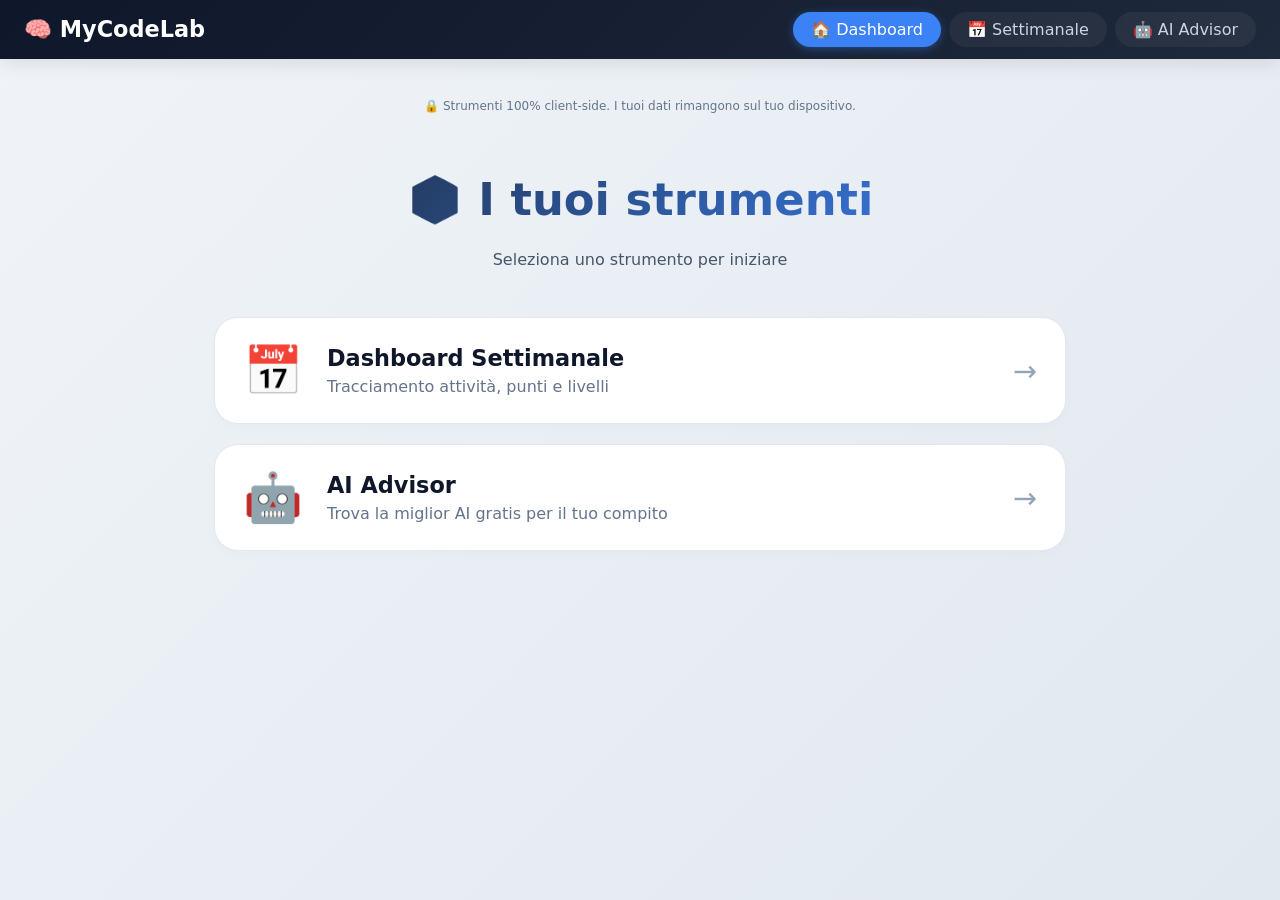
==== index.html @ aacbb89a "Sposto il launcher nella root per GitHub Pages" ====
<!DOCTYPE html>
<html lang="it">
<head>
    <link rel="stylesheet" href="navbar.css">
    <meta charset="UTF-8">
    <meta name="viewport" content="width=device-width, initial-scale=1.0">
    <title>MyCodeLab - Launcher</title>
    <link rel="stylesheet" href="../shared.css">
    <style>
        * { margin: 0; padding: 0; box-sizing: border-box; }
        body {
            font-family: 'Inter', system-ui, sans-serif;
            background: linear-gradient(135deg, #f0f4f8 0%, #e2e8f0 100%);
            min-height: 100vh;
        }
        .main-container {
            max-width: 900px;
            margin: 60px auto;
            padding: 0 24px;
        }
        .hero {
            text-align: center;
            margin-bottom: 48px;
        }
        .hero h1 {
            font-size: 2.8rem;
            background: linear-gradient(135deg, #1e293b 0%, #3b82f6 100%);
            -webkit-background-clip: text;
            background-clip: text;
            color: transparent;
        }
        .hero p {
            color: #475569;
            margin-top: 12px;
        }
        .tools-grid {
            display: flex;
            flex-direction: column;
            gap: 20px;
        }
        .tool-card {
            background: white;
            border-radius: 24px;
            padding: 24px 28px;
            text-decoration: none;
            display: flex;
            align-items: center;
            gap: 24px;
            transition: all 0.2s;
            border: 1px solid #e2e8f0;
            box-shadow: 0 4px 12px rgba(0,0,0,0.02);
        }
        .tool-card:hover {
            transform: translateY(-3px);
            box-shadow: 0 20px 30px -12px rgba(0,0,0,0.1);
            border-color: #3b82f6;
        }
        .tool-icon { font-size: 3rem; }
        .tool-info { flex: 1; }
        .tool-name { font-size: 1.4rem; font-weight: 600; color: #0f172a; }
        .tool-desc { color: #64748b; margin-top: 6px; }
        .tool-arrow { font-size: 1.8rem; color: #94a3b8; }
    </style>
</head>
<body>

<div class="navbar-universale">
    <div class="navbar-container">
        <div class="navbar-logo">
            🧠 MyCodeLab
        </div>
        <div class="navbar-links">
            <a href="index.html" class="navbar-link active">🏠 Dashboard</a>
            <a href="../weekly-dashboard/index.html" class="navbar-link">📅 Settimanale</a>
            <a href="../ai-advisor/index.html" class="navbar-link">🤖 AI Advisor</a>
        </div>
    </div>
</div>
<div style="font-size: 12px; text-align: center; margin-top: 40px; color: #64748b;">
    🔒 Strumenti 100% client-side. I tuoi dati rimangono sul tuo dispositivo.
</div>

<div class="main-container">
    <div class="hero">
        <h1>📦 I tuoi strumenti</h1>
        <p>Seleziona uno strumento per iniziare</p>
    </div>
    <div class="tools-grid">
        <a href="../weekly-dashboard/index.html" class="tool-card">
            <div class="tool-icon">📅</div>
            <div class="tool-info">
                <div class="tool-name">Dashboard Settimanale</div>
                <div class="tool-desc">Tracciamento attività, punti e livelli</div>
            </div>
            <div class="tool-arrow">→</div>
        </a>
        <a href="../ai-advisor/index.html" class="tool-card">
            <div class="tool-icon">🤖</div>
            <div class="tool-info">
                <div class="tool-name">AI Advisor</div>
                <div class="tool-desc">Trova la miglior AI gratis per il tuo compito</div>
            </div>
            <div class="tool-arrow">→</div>
        </a>
    </div>
</div>

<script>
    // Evidenzia la voce corretta nella navbar
    const path = window.location.pathname;
    if (path.includes("tools/index.html") || path.includes("/tools/")) {
        document.getElementById("nav-weekly")?.classList.add("active");
    } else {
        document.getElementById("nav-home")?.classList.add("active");
    }
</script>

</body>
</html>
---- navbar.css ----
/* navbar.css - Solo per la barra di navigazione, non interferisce con altri stili */
.navbar-universale {
    background: linear-gradient(135deg, #0f172a 0%, #1e293b 100%);
    padding: 0 24px;
    box-shadow: 0 4px 20px rgba(0,0,0,0.1);
    position: sticky;
    top: 0;
    z-index: 1000;
}

.navbar-container {
    max-width: 1400px;
    margin: 0 auto;
    display: flex;
    align-items: center;
    justify-content: space-between;
    flex-wrap: wrap;
    padding: 12px 0;
    gap: 16px;
}

.navbar-logo {
    display: flex;
    align-items: center;
    gap: 10px;
    font-size: 1.3rem;
    font-weight: 700;
    color: white;
}

.navbar-links {
    display: flex;
    gap: 8px;
    flex-wrap: wrap;
}

.navbar-link {
    color: #cbd5e1;
    text-decoration: none;
    padding: 8px 20px;
    border-radius: 40px;
    font-weight: 500;
    transition: all 0.2s ease;
    background: rgba(255,255,255,0.05);
    display: inline-flex;
    align-items: center;
    gap: 8px;
}

.navbar-link:hover {
    background: #3b82f6;
    color: white;
    transform: translateY(-1px);
}

.navbar-link.active {
    background: #3b82f6;
    color: white;
    box-shadow: 0 2px 8px rgba(59,130,246,0.4);
}

@media (max-width: 700px) {
    .navbar-container {
        flex-direction: column;
        text-align: center;
    }
}
---- shared.css ----
/* shared.css - Stile premium unificato per tutti gli strumenti */
:root {
    --primary: #3b82f6;
    --primary-dark: #2563eb;
    --secondary: #8b5cf6;
    --dark: #1e293b;
    --gray: #64748b;
    --light: #f8fafc;
    --success: #10b981;
    --warning: #f59e0b;
    --danger: #ef4444;
}

* {
    margin: 0;
    padding: 0;
    box-sizing: border-box;
}

body {
    font-family: 'Inter', system-ui, -apple-system, 'Segoe UI', Roboto, sans-serif;
    background: linear-gradient(135deg, #f0f4f8 0%, #e2e8f0 100%);
    min-height: 100vh;
    padding: 0;
}

/* Navbar premium */
.navbar-premium {
    background: linear-gradient(135deg, var(--dark) 0%, #0f172a 100%);
    backdrop-filter: blur(10px);
    padding: 0 32px;
    box-shadow: 0 4px 20px rgba(0,0,0,0.1);
    position: sticky;
    top: 0;
    z-index: 1000;
}

.navbar-container {
    max-width: 1400px;
    margin: 0 auto;
    display: flex;
    align-items: center;
    justify-content: space-between;
    flex-wrap: wrap;
    padding: 12px 0;
}

.navbar-logo {
    display: flex;
    align-items: center;
    gap: 8px;
    font-size: 1.4rem;
    font-weight: 700;
    color: white;
}

.navbar-links {
    display: flex;
    gap: 8px;
    flex-wrap: wrap;
}

.navbar-link {
    color: #cbd5e1;
    text-decoration: none;
    padding: 8px 18px;
    border-radius: 40px;
    font-weight: 500;
    transition: all 0.2s ease;
    background: rgba(255,255,255,0.05);
}

.navbar-link:hover {
    background: var(--primary);
    color: white;
    transform: translateY(-1px);
}

.navbar-link.active {
    background: var(--primary);
    color: white;
    box-shadow: 0 2px 8px rgba(59,130,246,0.4);
}

/* Container principale */
.container-premium {
    max-width: 1200px;
    margin: 0 auto;
    padding: 32px 24px;
}

/* Card premium */
.card-premium {
    background: rgba(255,255,255,0.95);
    backdrop-filter: blur(10px);
    border-radius: 24px;
    box-shadow: 0 20px 35px -10px rgba(0,0,0,0.1);
    padding: 28px;
    transition: transform 0.2s, box-shadow 0.2s;
}

.card-premium:hover {
    transform: translateY(-2px);
    box-shadow: 0 25px 40px -12px rgba(0,0,0,0.15);
}

/* Pulsanti premium */
.btn-premium {
    background: linear-gradient(135deg, var(--primary) 0%, var(--secondary) 100%);
    border: none;
    padding: 12px 28px;
    border-radius: 40px;
    color: white;
    font-weight: 600;
    cursor: pointer;
    transition: all 0.2s;
    font-size: 0.95rem;
}

.btn-premium:hover {
    transform: scale(1.02);
    box-shadow: 0 8px 20px rgba(59,130,246,0.4);
}

.btn-outline {
    background: transparent;
    border: 2px solid var(--primary);
    color: var(--primary);
}

.btn-outline:hover {
    background: var(--primary);
    color: white;
}

/* Titoli */
h1 {
    font-size: 2.2rem;
    font-weight: 700;
    background: linear-gradient(135deg, var(--dark) 0%, var(--primary) 100%);
    -webkit-background-clip: text;
    background-clip: text;
    color: transparent;
    margin-bottom: 24px;
}

h2 {
    font-size: 1.5rem;
    font-weight: 600;
    color: var(--dark);
    margin-bottom: 16px;
}

/* Responsive */
@media (max-width: 768px) {
    .navbar-container {
        flex-direction: column;
        gap: 12px;
        padding: 16px;
    }
    .container-premium {
        padding: 20px 16px;
    }
    h1 { font-size: 1.6rem; }
}
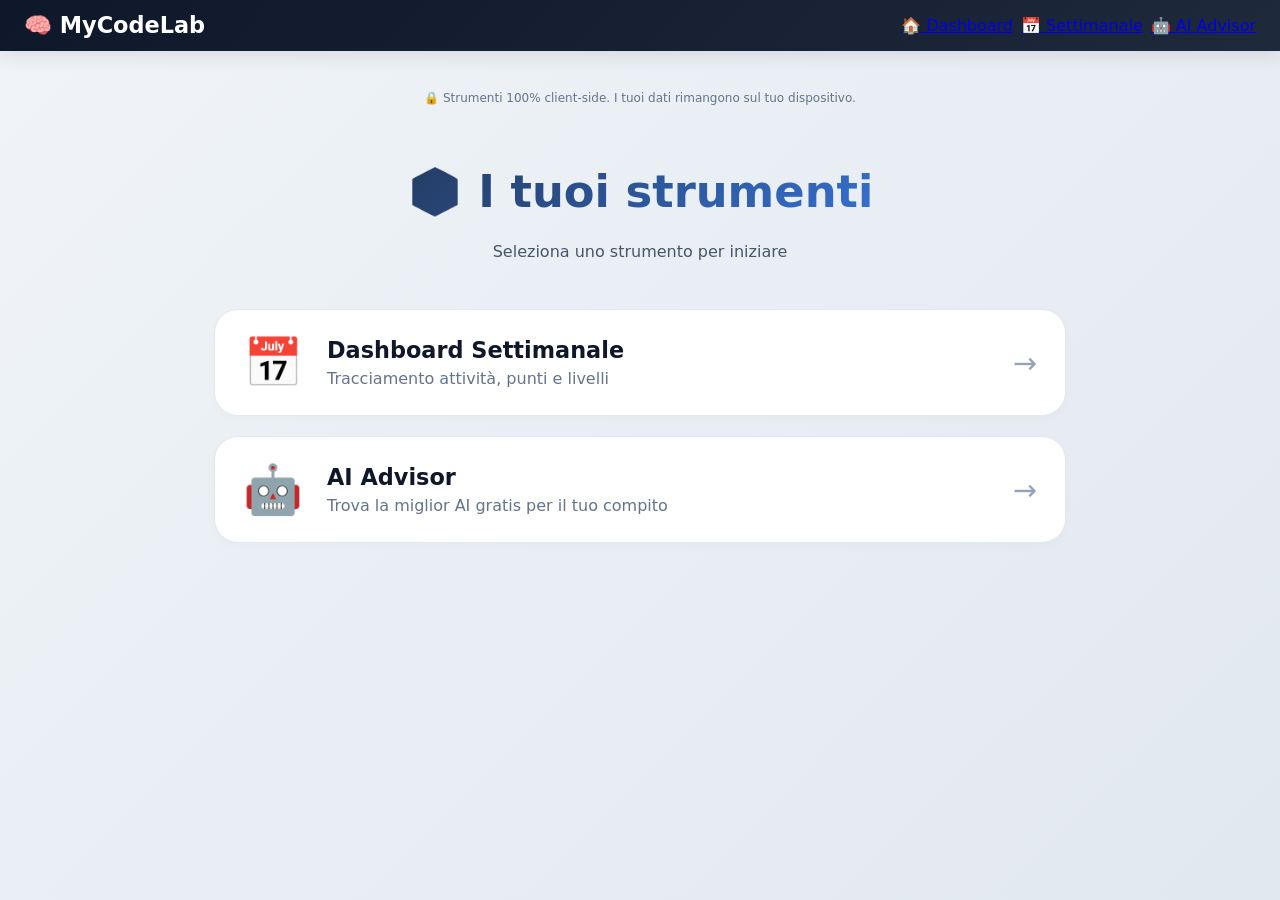
==== commit da3ec91a: "Correggo percorso base per GitHub Pages con repo name" ====
--- a/index.html
+++ b/index.html
@@ -70,9 +70,9 @@
             🧠 MyCodeLab
         </div>
         <div class="navbar-links">
-            <a href="index.html" class="navbar-link active">🏠 Dashboard</a>
-            <a href="../weekly-dashboard/index.html" class="navbar-link">📅 Settimanale</a>
-            <a href="../ai-advisor/index.html" class="navbar-link">🤖 AI Advisor</a>
+            <a href="/2o2ols-my-code-lab/index.html">🏠 Dashboard</a>
+            <a href="/2o2ols-my-code-lab/tools/weekly-dashboard/index.html">📅 Settimanale</a>
+            <a href="/2o2ols-my-code-lab/tools/ai-advisor/index.html">🤖 AI Advisor</a>
         </div>
     </div>
 </div>
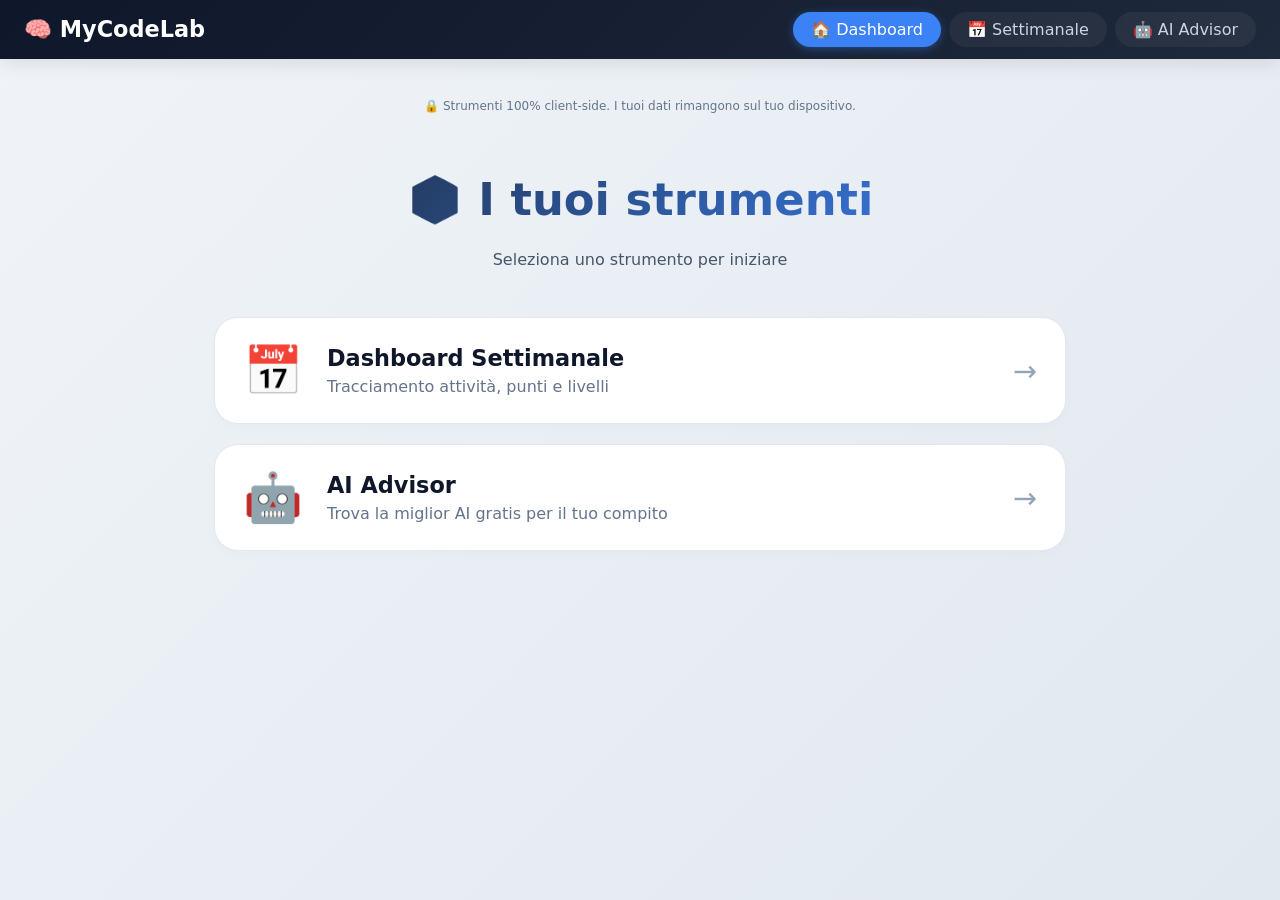
==== commit 5c01e373: "Correggo path assoluti con repo name per GitHub Pages" ====
--- a/index.html
+++ b/index.html
@@ -70,9 +70,9 @@
             🧠 MyCodeLab
         </div>
         <div class="navbar-links">
-            <a href="/2o2ols-my-code-lab/index.html">🏠 Dashboard</a>
-            <a href="/2o2ols-my-code-lab/tools/weekly-dashboard/index.html">📅 Settimanale</a>
-            <a href="/2o2ols-my-code-lab/tools/ai-advisor/index.html">🤖 AI Advisor</a>
+            <a href="/2o2ols-my-code-lab/index.html" class="navbar-link active">🏠 Dashboard</a>
+            <a href="/2o2ols-my-code-lab/tools/weekly-dashboard/index.html" class="navbar-link">📅 Settimanale</a>
+            <a href="/2o2ols-my-code-lab/tools/ai-advisor/index.html" class="navbar-link">🤖 AI Advisor</a>
         </div>
     </div>
 </div>
@@ -86,7 +86,7 @@
         <p>Seleziona uno strumento per iniziare</p>
     </div>
     <div class="tools-grid">
-        <a href="../weekly-dashboard/index.html" class="tool-card">
+        <a href="tools/weekly-dashboard/index.html" class="tool-card">
             <div class="tool-icon">📅</div>
             <div class="tool-info">
                 <div class="tool-name">Dashboard Settimanale</div>
@@ -94,7 +94,7 @@
             </div>
             <div class="tool-arrow">→</div>
         </a>
-        <a href="../ai-advisor/index.html" class="tool-card">
+        <a href="tools/ai-advisor/index.html" class="tool-card">
             <div class="tool-icon">🤖</div>
             <div class="tool-info">
                 <div class="tool-name">AI Advisor</div>
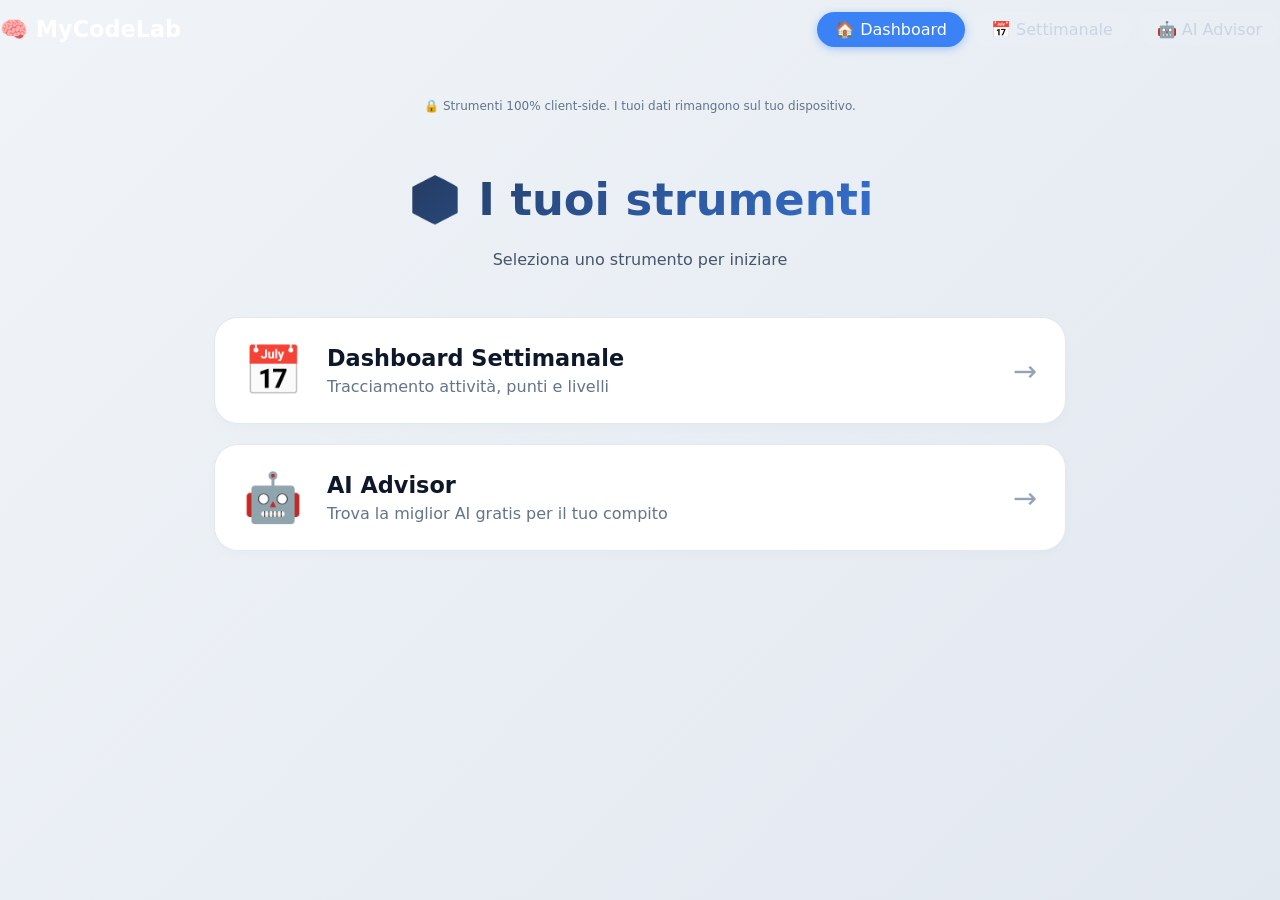
==== commit 5e761490: "Fix percorsi CSS e link Dashboard per GitHub Pages" ====
--- a/index.html
+++ b/index.html
@@ -1,7 +1,7 @@
 <!DOCTYPE html>
 <html lang="it">
 <head>
-    <link rel="stylesheet" href="navbar.css">
+    <link rel="stylesheet" href="/2o2ols-my-code-lab/navbar.css">
     <meta charset="UTF-8">
     <meta name="viewport" content="width=device-width, initial-scale=1.0">
     <title>MyCodeLab - Launcher</title>
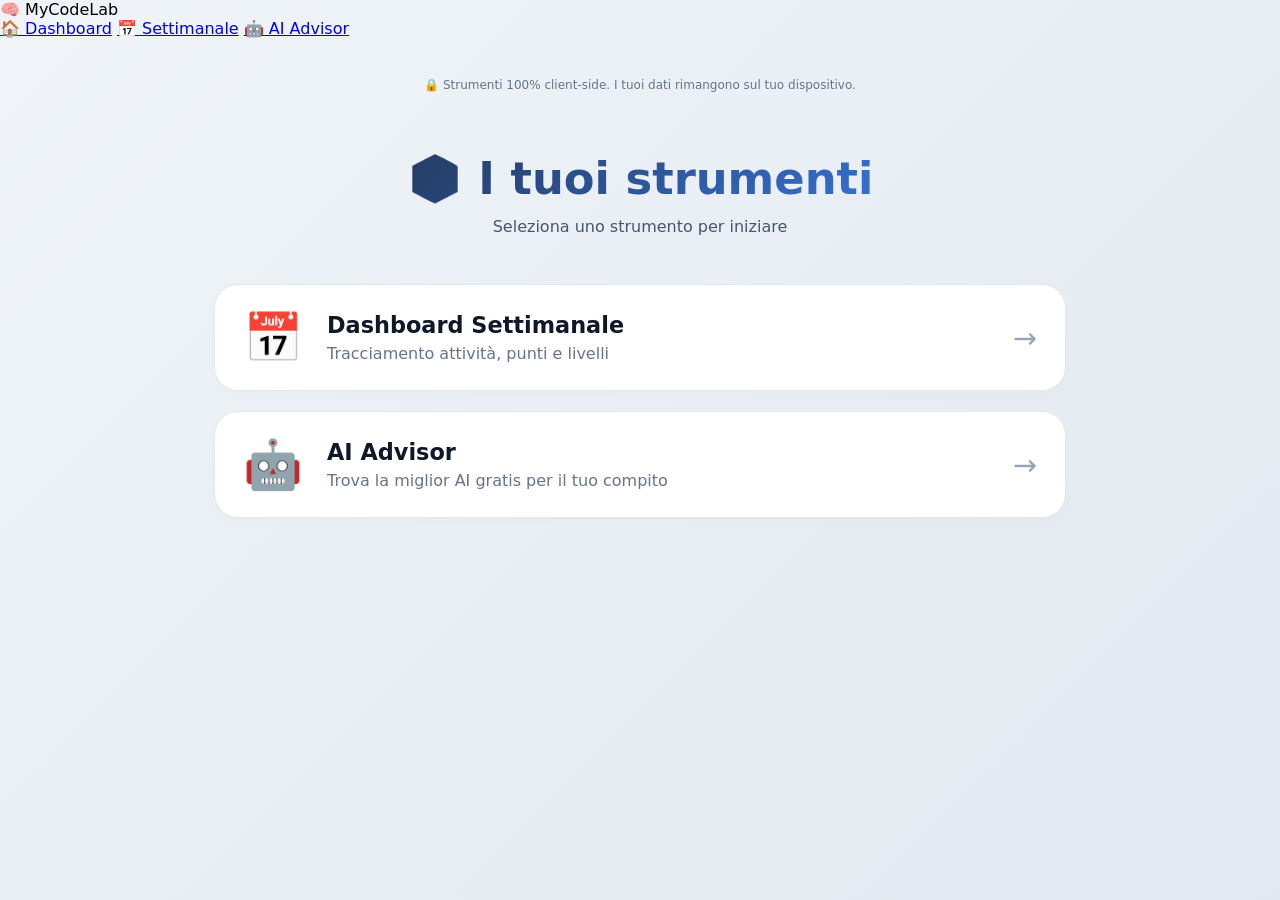
==== commit 3cc464cc: "Rimuovo shared.css dalla root index.html" ====
--- a/index.html
+++ b/index.html
@@ -5,7 +5,6 @@
     <meta charset="UTF-8">
     <meta name="viewport" content="width=device-width, initial-scale=1.0">
     <title>MyCodeLab - Launcher</title>
-    <link rel="stylesheet" href="../shared.css">
     <style>
         * { margin: 0; padding: 0; box-sizing: border-box; }
         body {
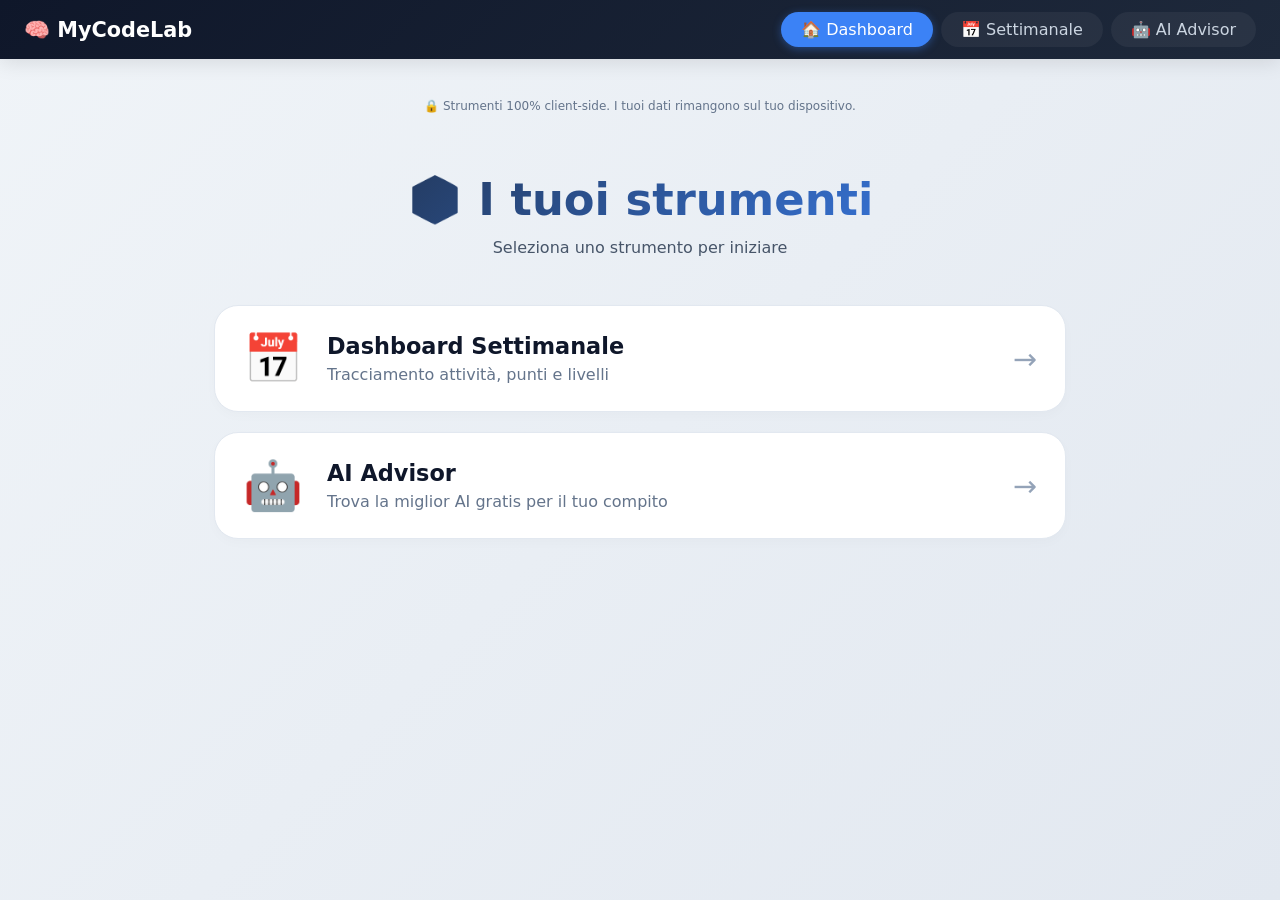
==== commit 0f3fad23: "Uso solo path relativi per GitHub Pages" ====
--- a/index.html
+++ b/index.html
@@ -1,7 +1,7 @@
 <!DOCTYPE html>
 <html lang="it">
 <head>
-    <link rel="stylesheet" href="/2o2ols-my-code-lab/navbar.css">
+    <link rel="stylesheet" href="navbar.css">
     <meta charset="UTF-8">
     <meta name="viewport" content="width=device-width, initial-scale=1.0">
     <title>MyCodeLab - Launcher</title>
@@ -69,9 +69,9 @@
             🧠 MyCodeLab
         </div>
         <div class="navbar-links">
-            <a href="/2o2ols-my-code-lab/index.html" class="navbar-link active">🏠 Dashboard</a>
-            <a href="/2o2ols-my-code-lab/tools/weekly-dashboard/index.html" class="navbar-link">📅 Settimanale</a>
-            <a href="/2o2ols-my-code-lab/tools/ai-advisor/index.html" class="navbar-link">🤖 AI Advisor</a>
+            <a href="index.html" class="navbar-link active">🏠 Dashboard</a>
+            <a href="tools/weekly-dashboard/index.html" class="navbar-link">📅 Settimanale</a>
+            <a href="tools/ai-advisor/index.html" class="navbar-link">🤖 AI Advisor</a>
         </div>
     </div>
 </div>
--- a/navbar.css
+++ b/navbar.css
@@ -0,0 +1,67 @@
+/* navbar.css - Solo per la barra di navigazione, non interferisce con altri stili */
+.navbar-universale {
+    background: linear-gradient(135deg, #0f172a 0%, #1e293b 100%);
+    padding: 0 24px;
+    box-shadow: 0 4px 20px rgba(0,0,0,0.1);
+    position: sticky;
+    top: 0;
+    z-index: 1000;
+}
+
+.navbar-container {
+    max-width: 1400px;
+    margin: 0 auto;
+    display: flex;
+    align-items: center;
+    justify-content: space-between;
+    flex-wrap: wrap;
+    padding: 12px 0;
+    gap: 16px;
+}
+
+.navbar-logo {
+    display: flex;
+    align-items: center;
+    gap: 10px;
+    font-size: 1.3rem;
+    font-weight: 700;
+    color: white;
+}
+
+.navbar-links {
+    display: flex;
+    gap: 8px;
+    flex-wrap: wrap;
+}
+
+.navbar-link {
+    color: #cbd5e1;
+    text-decoration: none;
+    padding: 8px 20px;
+    border-radius: 40px;
+    font-weight: 500;
+    transition: all 0.2s ease;
+    background: rgba(255,255,255,0.05);
+    display: inline-flex;
+    align-items: center;
+    gap: 8px;
+}
+
+.navbar-link:hover {
+    background: #3b82f6;
+    color: white;
+    transform: translateY(-1px);
+}
+
+.navbar-link.active {
+    background: #3b82f6;
+    color: white;
+    box-shadow: 0 2px 8px rgba(59,130,246,0.4);
+}
+
+@media (max-width: 700px) {
+    .navbar-container {
+        flex-direction: column;
+        text-align: center;
+    }
+}
